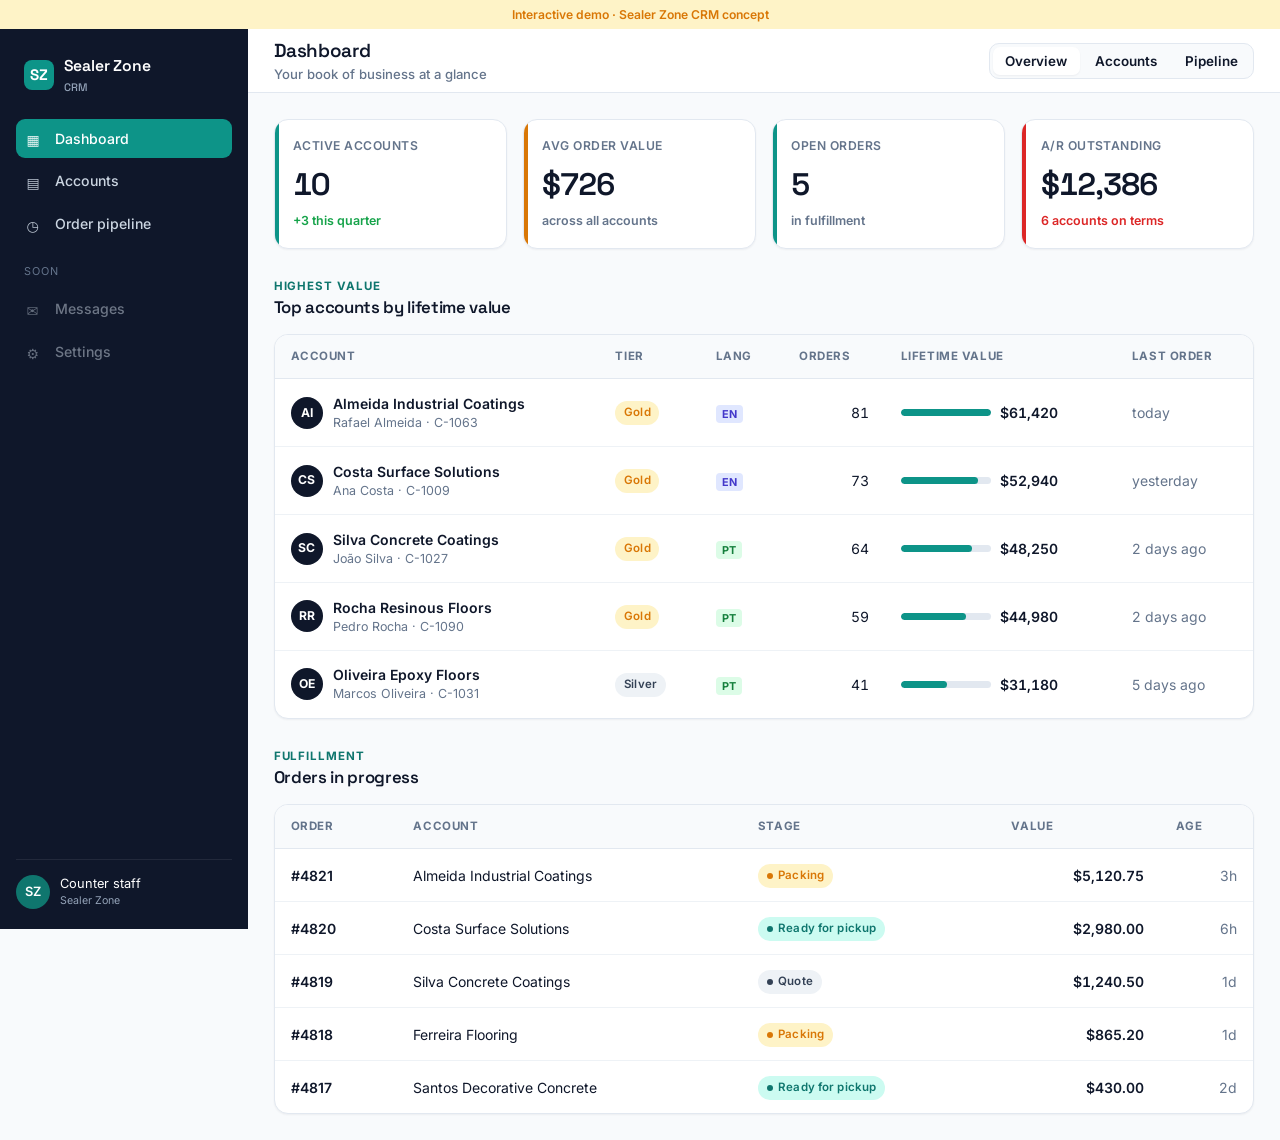
==== crm/index.html @ 0d04a17b "Add files via upload" ====
<!DOCTYPE html>
<html lang="en">
<head>
<meta charset="UTF-8">
<meta name="viewport" content="width=device-width, initial-scale=1">
<title>Sealer Zone — CRM</title>
<link rel="preconnect" href="https://fonts.googleapis.com">
<link rel="preconnect" href="https://fonts.gstatic.com" crossorigin>
<link href="https://fonts.googleapis.com/css2?family=Space+Grotesk:wght@500;600;700&family=Inter:wght@400;500;600;700&display=swap" rel="stylesheet">
<link rel="stylesheet" href="../assets/brand.css">
<style>
  .demo-flag { background: var(--amber-soft); color: var(--amber); text-align: center; font-size: .76rem; font-weight: 600; padding: .35rem; }

  /* pipeline board */
  .board { display: grid; grid-template-columns: repeat(4, 1fr); gap: 1rem; }
  .col { background: var(--surface); border: 1px solid var(--line); border-radius: var(--radius); padding: .8rem; min-height: 160px; }
  .col h4 { font-family: var(--font-body); font-size: .8rem; text-transform: uppercase; letter-spacing: .05em; color: var(--slate-500);
    display: flex; align-items: center; justify-content: space-between; margin-bottom: .7rem; }
  .col h4 .n { background: #fff; border: 1px solid var(--line); border-radius: 999px; padding: 0 .5rem; font-size: .72rem; color: var(--slate-700); }
  .col[data-stage="ready"] h4 { color: var(--teal-dark); }
  .ocard { background: #fff; border: 1px solid var(--line); border-radius: var(--radius-sm); padding: .75rem .8rem; margin-bottom: .6rem;
    box-shadow: var(--shadow-sm); cursor: grab; transition: box-shadow .14s, transform .1s, border-color .14s; }
  .ocard:hover { box-shadow: var(--shadow); border-color: #DCE3EA; transform: translateY(-1px); }
  .ocard .oid { font-family: var(--font-display); font-weight: 600; font-size: .9rem; }
  .ocard .oco { font-size: .78rem; color: var(--slate-600); margin: .15rem 0; }
  .ocard .om { display: flex; align-items: center; justify-content: space-between; margin-top: .5rem; }
  .ocard .ot { font-family: var(--font-display); font-weight: 600; font-size: .88rem; }
  .ocard .age { font-size: .7rem; color: var(--slate-400); }
  .ocard.dragging { opacity: .4; }
  .col.over { border-color: var(--teal); background: var(--teal-soft); }

  .seg { display: inline-flex; background: var(--surface); border: 1px solid var(--line); border-radius: 10px; padding: 3px; gap: 2px; }
  .seg button { border: none; background: transparent; padding: .4rem .8rem; border-radius: 7px; font-size: .84rem; font-weight: 600; color: var(--slate-600); }
  .seg button.on { background: #fff; color: var(--ink); box-shadow: var(--shadow-sm); }

  .lang-flag { font-size: .68rem; font-weight: 700; padding: .12rem .4rem; border-radius: 4px; }
  .lang-PT { background: #DCFCE7; color: #15803D; } .lang-EN { background: #E0E7FF; color: #4338CA; }
  .avatar { width: 32px; height: 32px; border-radius: 50%; background: var(--ink); color: #fff; display: grid; place-items: center; font-size: .76rem; font-weight: 700; flex: none; }
  .cust-cell { display: flex; align-items: center; gap: .65rem; }
  .hide { display: none; }
  .search { display: flex; align-items: center; gap: .5rem; border: 1px solid var(--line); border-radius: 9px; padding: .5rem .8rem; background: #fff; width: 280px; }
  .search input { border: none; outline: none; font-size: .88rem; width: 100%; font-family: inherit; }
  .ltvbar { width: 90px; }
</style>
</head>
<body>
<div class="demo-flag">Interactive demo · Sealer Zone CRM concept</div>
<div class="shell">
  <!-- SIDEBAR -->
  <aside class="sidebar">
    <div class="brand">
      <div class="mark">SZ</div>
      <div class="name">Sealer Zone<small>CRM</small></div>
    </div>
    <a class="nav-item active" data-view="dash"><span class="ico">▦</span> Dashboard</a>
    <a class="nav-item" data-view="accounts"><span class="ico">▤</span> Accounts</a>
    <a class="nav-item" data-view="pipeline"><span class="ico">◷</span> Order pipeline</a>
    <div class="nav-label">Soon</div>
    <a class="nav-item" style="opacity:.5"><span class="ico">✉</span> Messages</a>
    <a class="nav-item" style="opacity:.5"><span class="ico">⚙</span> Settings</a>
    <div class="spacer"></div>
    <div class="who">
      <div class="av">SZ</div>
      <div class="meta">Counter staff<small>Sealer Zone</small></div>
    </div>
  </aside>

  <!-- MAIN -->
  <div class="main">
    <div class="topbar">
      <div>
        <h1 id="viewTitle">Dashboard</h1>
        <div class="sub" id="viewSub">Your book of business at a glance</div>
      </div>
      <div class="seg" id="quickViews">
        <button data-view="dash" class="on">Overview</button>
        <button data-view="accounts">Accounts</button>
        <button data-view="pipeline">Pipeline</button>
      </div>
    </div>

    <div class="content">
      <!-- DASHBOARD -->
      <section id="view-dash">
        <div class="stat-grid">
          <div class="stat"><div class="accent-bar"></div><div class="label">Active accounts</div><div class="value tnum" id="kAcc">—</div><div class="trend" style="color:var(--green)">+3 this quarter</div></div>
          <div class="stat"><div class="accent-bar" style="background:var(--amber)"></div><div class="label">Avg order value</div><div class="value tnum" id="kAov">—</div><div class="trend muted">across all accounts</div></div>
          <div class="stat"><div class="accent-bar"></div><div class="label">Open orders</div><div class="value tnum" id="kOpen">—</div><div class="trend muted" id="kOpenSub">in fulfillment</div></div>
          <div class="stat"><div class="accent-bar" style="background:var(--red)"></div><div class="label">A/R outstanding</div><div class="value tnum" id="kAr">—</div><div class="trend" style="color:var(--red)" id="kArSub">on terms</div></div>
        </div>

        <div class="sec-head"><div><div class="eyebrow">Highest value</div><h2>Top accounts by lifetime value</h2></div></div>
        <div class="table-wrap">
          <table class="data">
            <thead><tr><th>Account</th><th>Tier</th><th>Lang</th><th class="t-right">Orders</th><th>Lifetime value</th><th>Last order</th></tr></thead>
            <tbody id="topAccounts"></tbody>
          </table>
        </div>

        <div class="sec-head"><div><div class="eyebrow">Fulfillment</div><h2>Orders in progress</h2></div></div>
        <div class="table-wrap">
          <table class="data">
            <thead><tr><th>Order</th><th>Account</th><th>Stage</th><th class="t-right">Value</th><th class="t-right">Age</th></tr></thead>
            <tbody id="openOrders"></tbody>
          </table>
        </div>
      </section>

      <!-- ACCOUNTS -->
      <section id="view-accounts" class="hide">
        <div class="row between center" style="margin-bottom:1rem">
          <div class="search">
            <span class="muted">⌕</span>
            <input id="acctSearch" placeholder="Search company or contact…">
          </div>
          <div class="muted" style="font-size:.85rem" id="acctCount"></div>
        </div>
        <div class="table-wrap">
          <table class="data">
            <thead><tr><th>Account</th><th>Tier</th><th>Lang</th><th>Tax</th><th class="t-right">Orders</th><th>Lifetime value</th><th class="t-right">Balance</th><th>Last order</th></tr></thead>
            <tbody id="acctRows"></tbody>
          </table>
        </div>
      </section>

      <!-- PIPELINE -->
      <section id="view-pipeline" class="hide">
        <div class="row between center" style="margin-bottom:1rem">
          <div class="muted" style="font-size:.85rem">Drag an order card between stages to update fulfillment.</div>
        </div>
        <div class="board" id="board"></div>
      </section>
    </div>
  </div>
</div>

<script src="data.js"></script>
<script>
(function(){
  "use strict";
  const money = n => "$" + n.toLocaleString("en-US",{minimumFractionDigits:0,maximumFractionDigits:0});
  const money2 = n => "$" + n.toLocaleString("en-US",{minimumFractionDigits:2,maximumFractionDigits:2});
  const initials = s => s.split(/\s|—/).filter(Boolean).slice(0,2).map(w=>w[0]).join("").toUpperCase();
  const custById = id => CUSTOMERS.find(c=>c.id===id);
  const stageLabel = id => (STAGES.find(s=>s.id===id)||{}).label || id;
  const stageBadge = id => id==="ready" ? "badge-teal" : id==="done" ? "badge-green" : id==="packing" ? "badge-amber" : "badge-slate";

  /* ----- dashboard KPIs ----- */
  function kpis(){
    document.getElementById("kAcc").textContent = CUSTOMERS.length;
    const aov = Math.round(CUSTOMERS.reduce((a,c)=>a+c.ltv,0) / CUSTOMERS.reduce((a,c)=>a+c.orders,0));
    document.getElementById("kAov").textContent = money(aov);
    const open = ORDERS.filter(o=>o.stage!=="done");
    document.getElementById("kOpen").textContent = open.length;
    const ar = CUSTOMERS.reduce((a,c)=>a+c.balance,0);
    document.getElementById("kAr").textContent = money(ar);
    const arCount = CUSTOMERS.filter(c=>c.balance>0).length;
    document.getElementById("kArSub").textContent = arCount + " accounts on terms";
  }

  function tierBadge(t){ return `<span class="badge ${TIER_BADGE[t]}">${t}</span>`; }
  function langFlag(l){ return `<span class="lang-flag lang-${l}">${l}</span>`; }

  /* ----- dashboard tables ----- */
  function topAccounts(){
    const rows = [...CUSTOMERS].sort((a,b)=>b.ltv-a.ltv).slice(0,5);
    const max = rows[0].ltv;
    document.getElementById("topAccounts").innerHTML = rows.map(c=>`
      <tr>
        <td><div class="cust-cell"><div class="avatar">${initials(c.company)}</div>
          <div><div class="strong">${c.company}</div><div class="muted" style="font-size:.78rem">${c.contact} · ${c.id}</div></div></div></td>
        <td>${tierBadge(c.tier)}</td>
        <td>${langFlag(c.lang)}</td>
        <td class="t-right tnum">${c.orders}</td>
        <td><div class="row center" style="gap:.6rem">
          <div class="mini-bar ltvbar"><span style="width:${Math.round(c.ltv/max*100)}%;background:var(--teal)"></span></div>
          <span class="strong tnum">${money(c.ltv)}</span></div></td>
        <td class="muted">${c.last}</td>
      </tr>`).join("");
  }
  function openOrders(){
    document.getElementById("openOrders").innerHTML = ORDERS.filter(o=>o.stage!=="done").map(o=>`
      <tr>
        <td class="strong">${o.id}</td>
        <td>${o.company}</td>
        <td><span class="badge ${stageBadge(o.stage)}"><span class="dot"></span>${stageLabel(o.stage)}</span></td>
        <td class="t-right tnum strong">${money2(o.total)}</td>
        <td class="t-right muted">${o.age}</td>
      </tr>`).join("");
  }

  /* ----- accounts ----- */
  function renderAccounts(filter=""){
    const f = filter.toLowerCase();
    const rows = CUSTOMERS.filter(c=> (c.company+c.contact).toLowerCase().includes(f));
    document.getElementById("acctCount").textContent = rows.length + " accounts";
    const max = Math.max(...CUSTOMERS.map(c=>c.ltv));
    document.getElementById("acctRows").innerHTML = rows.map(c=>`
      <tr>
        <td><div class="cust-cell"><div class="avatar">${initials(c.company)}</div>
          <div><div class="strong">${c.company}</div><div class="muted" style="font-size:.78rem">${c.contact} · ${c.phone}</div></div></div></td>
        <td>${tierBadge(c.tier)}</td>
        <td>${langFlag(c.lang)}</td>
        <td>${c.taxExempt?'<span class="badge badge-slate">Exempt</span>':'<span class="muted">—</span>'}</td>
        <td class="t-right tnum">${c.orders}</td>
        <td><div class="row center" style="gap:.6rem"><div class="mini-bar ltvbar"><span style="width:${Math.round(c.ltv/max*100)}%;background:var(--teal)"></span></div><span class="strong tnum">${money(c.ltv)}</span></div></td>
        <td class="t-right tnum ${c.balance>0?'':'muted'}" ${c.balance>0?'style=color:var(--red);font-weight:600':''}>${c.balance>0?money2(c.balance):'—'}</td>
        <td class="muted">${c.last}</td>
      </tr>`).join("");
  }
  document.getElementById("acctSearch").addEventListener("input", e=>renderAccounts(e.target.value));

  /* ----- pipeline board (drag & drop) ----- */
  let dragId = null;
  function renderBoard(){
    const board = document.getElementById("board");
    board.innerHTML = STAGES.map(s=>{
      const cards = ORDERS.filter(o=>o.stage===s.id);
      return `<div class="col" data-stage="${s.id}">
        <h4>${s.label} <span class="n">${cards.length}</span></h4>
        ${cards.map(o=>`
          <div class="ocard" draggable="true" data-id="${o.id}">
            <div class="oid">${o.id}</div>
            <div class="oco">${o.company}</div>
            <div class="om"><span class="ot tnum">${money2(o.total)}</span><span class="age">${o.items} items · ${o.age}</span></div>
          </div>`).join("")}
      </div>`;
    }).join("");

    board.querySelectorAll(".ocard").forEach(card=>{
      card.addEventListener("dragstart", ()=>{ dragId = card.dataset.id; card.classList.add("dragging"); });
      card.addEventListener("dragend", ()=>{ card.classList.remove("dragging"); });
    });
    board.querySelectorAll(".col").forEach(col=>{
      col.addEventListener("dragover", e=>{ e.preventDefault(); col.classList.add("over"); });
      col.addEventListener("dragleave", ()=> col.classList.remove("over"));
      col.addEventListener("drop", e=>{
        e.preventDefault(); col.classList.remove("over");
        const o = ORDERS.find(x=>x.id===dragId);
        if(o){ o.stage = col.dataset.stage; renderBoard(); kpis(); openOrders(); }
      });
    });
  }

  /* ----- view switching ----- */
  const titles = {
    dash:["Dashboard","Your book of business at a glance"],
    accounts:["Accounts","Every B2B account, pricing tier, and balance"],
    pipeline:["Order pipeline","Track each order from quote to pickup"]
  };
  function setView(v){
    ["dash","accounts","pipeline"].forEach(x=>{
      document.getElementById("view-"+x).classList.toggle("hide", x!==v);
    });
    document.querySelectorAll('.nav-item[data-view]').forEach(n=>n.classList.toggle("active", n.dataset.view===v));
    document.querySelectorAll('#quickViews button').forEach(n=>n.classList.toggle("on", n.dataset.view===v));
    document.getElementById("viewTitle").textContent = titles[v][0];
    document.getElementById("viewSub").textContent = titles[v][1];
    if(v==="accounts") renderAccounts(document.getElementById("acctSearch").value);
    if(v==="pipeline") renderBoard();
  }
  document.querySelectorAll('[data-view]').forEach(el=>el.addEventListener("click", ()=>setView(el.dataset.view)));

  /* init */
  kpis(); topAccounts(); openOrders();
})();
</script>
</body>
</html>
---- assets/brand.css ----
/* ============================================================
   SEALER ZONE — shared brand & design system
   Used by the storefront, CRM, and inventory demos.
   Palette continues the proposal docs (slate + teal), with
   industrial "safety signage" accents for status (amber/red/green).
   ============================================================ */

:root {
  /* ink + neutrals */
  --ink:        #0F172A;
  --slate-800:  #1E293B;
  --slate-700:  #334155;
  --slate-500:  #64748B;
  --slate-400:  #94A3B8;
  --line:       #E2E8F0;
  --line-soft:  #EEF2F6;
  --surface:    #F8FAFC;
  --white:      #FFFFFF;

  /* brand */
  --teal:       #0D9488;
  --teal-dark:  #0F766E;
  --teal-soft:  #CCFBF1;

  /* industrial status signage */
  --amber:      #D97706;
  --amber-soft: #FEF3C7;
  --red:        #DC2626;
  --red-soft:   #FEE2E2;
  --green:      #16A34A;
  --green-soft: #DCFCE7;

  --radius:     14px;
  --radius-sm:  9px;
  --radius-xs:  6px;
  --shadow-sm:  0 1px 2px rgba(15,23,42,.05);
  --shadow:     0 1px 2px rgba(15,23,42,.04), 0 10px 30px -14px rgba(15,23,42,.18);
  --shadow-lg:  0 24px 60px -20px rgba(15,23,42,.28);

  --font-display: 'Space Grotesk', ui-sans-serif, system-ui, -apple-system, 'Segoe UI', sans-serif;
  --font-body:    'Inter', ui-sans-serif, system-ui, -apple-system, 'Segoe UI', sans-serif;
}

* { box-sizing: border-box; }
html { -webkit-text-size-adjust: 100%; }
body {
  margin: 0;
  font-family: var(--font-body);
  color: var(--ink);
  background: var(--surface);
  line-height: 1.5;
  -webkit-font-smoothing: antialiased;
  text-rendering: optimizeLegibility;
}
h1,h2,h3,h4 { font-family: var(--font-display); font-weight: 600; letter-spacing: -0.02em; margin: 0; }
a { color: inherit; text-decoration: none; }
button { font-family: inherit; cursor: pointer; }
img { max-width: 100%; display: block; }

/* numeric / mono-ish tabular figures for data */
.tnum { font-variant-numeric: tabular-nums; font-feature-settings: "tnum"; }

/* ---------- buttons ---------- */
.btn {
  display: inline-flex; align-items: center; justify-content: center; gap: .5rem;
  border: 1px solid transparent; border-radius: var(--radius-sm);
  padding: .62rem 1.05rem; font-size: .9rem; font-weight: 600;
  transition: transform .08s ease, background .15s ease, border-color .15s ease, box-shadow .15s ease;
  white-space: nowrap;
}
.btn:active { transform: translateY(1px); }
.btn-primary { background: var(--teal); color: #fff; }
.btn-primary:hover { background: var(--teal-dark); }
.btn-dark { background: var(--ink); color: #fff; }
.btn-dark:hover { background: var(--slate-800); }
.btn-ghost { background: var(--white); color: var(--ink); border-color: var(--line); }
.btn-ghost:hover { border-color: var(--slate-400); }
.btn-sm { padding: .42rem .72rem; font-size: .82rem; border-radius: var(--radius-xs); }
.btn:focus-visible { outline: 2px solid var(--teal); outline-offset: 2px; }

/* ---------- badges / pills ---------- */
.badge {
  display: inline-flex; align-items: center; gap: .35rem;
  font-size: .72rem; font-weight: 600; letter-spacing: .01em;
  padding: .2rem .55rem; border-radius: 999px; white-space: nowrap;
}
.badge .dot { width: 6px; height: 6px; border-radius: 50%; background: currentColor; }
.badge-teal  { background: var(--teal-soft);  color: var(--teal-dark); }
.badge-amber { background: var(--amber-soft); color: var(--amber); }
.badge-red   { background: var(--red-soft);   color: var(--red); }
.badge-green { background: var(--green-soft); color: var(--green); }
.badge-slate { background: #EEF2F6;           color: var(--slate-700); }

/* ---------- cards ---------- */
.card {
  background: var(--white); border: 1px solid var(--line);
  border-radius: var(--radius); box-shadow: var(--shadow-sm);
}

/* ---------- generic app shell (CRM + Inventory) ---------- */
.shell { display: grid; grid-template-columns: 248px 1fr; min-height: 100vh; }
.sidebar {
  background: var(--ink); color: #CBD5E1; padding: 1.25rem 1rem;
  display: flex; flex-direction: column; gap: .25rem; position: sticky; top: 0; height: 100vh;
}
.sidebar .brand { display: flex; align-items: center; gap: .6rem; padding: .35rem .5rem 1.25rem; }
.sidebar .brand .mark {
  width: 30px; height: 30px; border-radius: 8px; background: var(--teal);
  display: grid; place-items: center; color: #fff; font-family: var(--font-display);
  font-weight: 700; font-size: .95rem;
}
.sidebar .brand .name { font-family: var(--font-display); font-weight: 600; color: #fff; font-size: .98rem; letter-spacing: -.01em; }
.sidebar .brand .name small { display: block; color: var(--slate-400); font-weight: 500; font-size: .68rem; letter-spacing: .04em; text-transform: uppercase; }
.nav-label { font-size: .68rem; text-transform: uppercase; letter-spacing: .08em; color: #64748B; padding: 1rem .5rem .4rem; }
.nav-item {
  display: flex; align-items: center; gap: .65rem; padding: .55rem .65rem; border-radius: 9px;
  color: #CBD5E1; font-size: .88rem; font-weight: 500; transition: background .14s ease, color .14s ease;
}
.nav-item:hover { background: rgba(255,255,255,.06); color: #fff; }
.nav-item.active { background: var(--teal); color: #fff; }
.nav-item .ico { width: 18px; height: 18px; flex: none; opacity: .9; }
.sidebar .spacer { flex: 1; }
.sidebar .who { border-top: 1px solid rgba(255,255,255,.08); padding-top: .9rem; margin-top: .5rem; display: flex; gap: .6rem; align-items: center; }
.sidebar .who .av { width: 34px; height: 34px; border-radius: 50%; background: var(--teal-dark); display: grid; place-items: center; color: #fff; font-weight: 600; font-size: .8rem; }
.sidebar .who .meta { font-size: .8rem; color: #fff; } .sidebar .who .meta small { display: block; color: var(--slate-400); }

.main { min-width: 0; }
.topbar {
  height: 64px; background: var(--white); border-bottom: 1px solid var(--line);
  display: flex; align-items: center; justify-content: space-between; padding: 0 1.6rem; position: sticky; top: 0; z-index: 5;
}
.topbar h1 { font-size: 1.18rem; }
.topbar .sub { color: var(--slate-500); font-size: .82rem; font-weight: 500; }
.content { padding: 1.6rem; max-width: 1280px; }

/* ---------- stat tiles ---------- */
.stat-grid { display: grid; grid-template-columns: repeat(4, 1fr); gap: 1rem; }
.stat {
  background: var(--white); border: 1px solid var(--line); border-radius: var(--radius);
  padding: 1.05rem 1.15rem; box-shadow: var(--shadow-sm); position: relative; overflow: hidden;
}
.stat .label { font-size: .76rem; color: var(--slate-500); font-weight: 600; text-transform: uppercase; letter-spacing: .04em; }
.stat .value { font-family: var(--font-display); font-size: 1.95rem; font-weight: 600; margin-top: .35rem; letter-spacing: -.03em; }
.stat .trend { font-size: .78rem; font-weight: 600; margin-top: .3rem; }
.stat .accent-bar { position: absolute; left: 0; top: 0; bottom: 0; width: 4px; background: var(--teal); }

/* ---------- tables ---------- */
.table-wrap { background: var(--white); border: 1px solid var(--line); border-radius: var(--radius); overflow: hidden; box-shadow: var(--shadow-sm); }
table.data { width: 100%; border-collapse: collapse; font-size: .875rem; }
table.data thead th {
  text-align: left; font-size: .72rem; text-transform: uppercase; letter-spacing: .05em;
  color: var(--slate-500); font-weight: 700; padding: .8rem 1rem; background: var(--surface); border-bottom: 1px solid var(--line);
}
table.data tbody td { padding: .85rem 1rem; border-bottom: 1px solid var(--line-soft); vertical-align: middle; }
table.data tbody tr:last-child td { border-bottom: none; }
table.data tbody tr { transition: background .12s ease; }
table.data tbody tr:hover { background: #FAFCFE; }
.t-right { text-align: right; }
.muted { color: var(--slate-500); }
.strong { font-weight: 600; }

/* ---------- section heading ---------- */
.sec-head { display: flex; align-items: baseline; justify-content: space-between; margin: 1.8rem 0 .9rem; }
.sec-head h2 { font-size: 1.05rem; }
.sec-head .eyebrow { font-size: .72rem; text-transform: uppercase; letter-spacing: .08em; color: var(--teal-dark); font-weight: 700; }

/* ---------- utility ---------- */
.row { display: flex; gap: 1rem; }
.between { justify-content: space-between; }
.center { align-items: center; }
.wrap { flex-wrap: wrap; }
.mini-bar { height: 7px; border-radius: 999px; background: var(--line); overflow: hidden; }
.mini-bar > span { display: block; height: 100%; border-radius: 999px; }

@media (max-width: 880px) {
  .shell { grid-template-columns: 1fr; }
  .sidebar { position: static; height: auto; flex-direction: row; flex-wrap: wrap; align-items: center; }
  .sidebar .spacer, .sidebar .who, .nav-label { display: none; }
  .stat-grid { grid-template-columns: repeat(2, 1fr); }
}
@media (prefers-reduced-motion: reduce) { * { transition: none !important; animation: none !important; } }
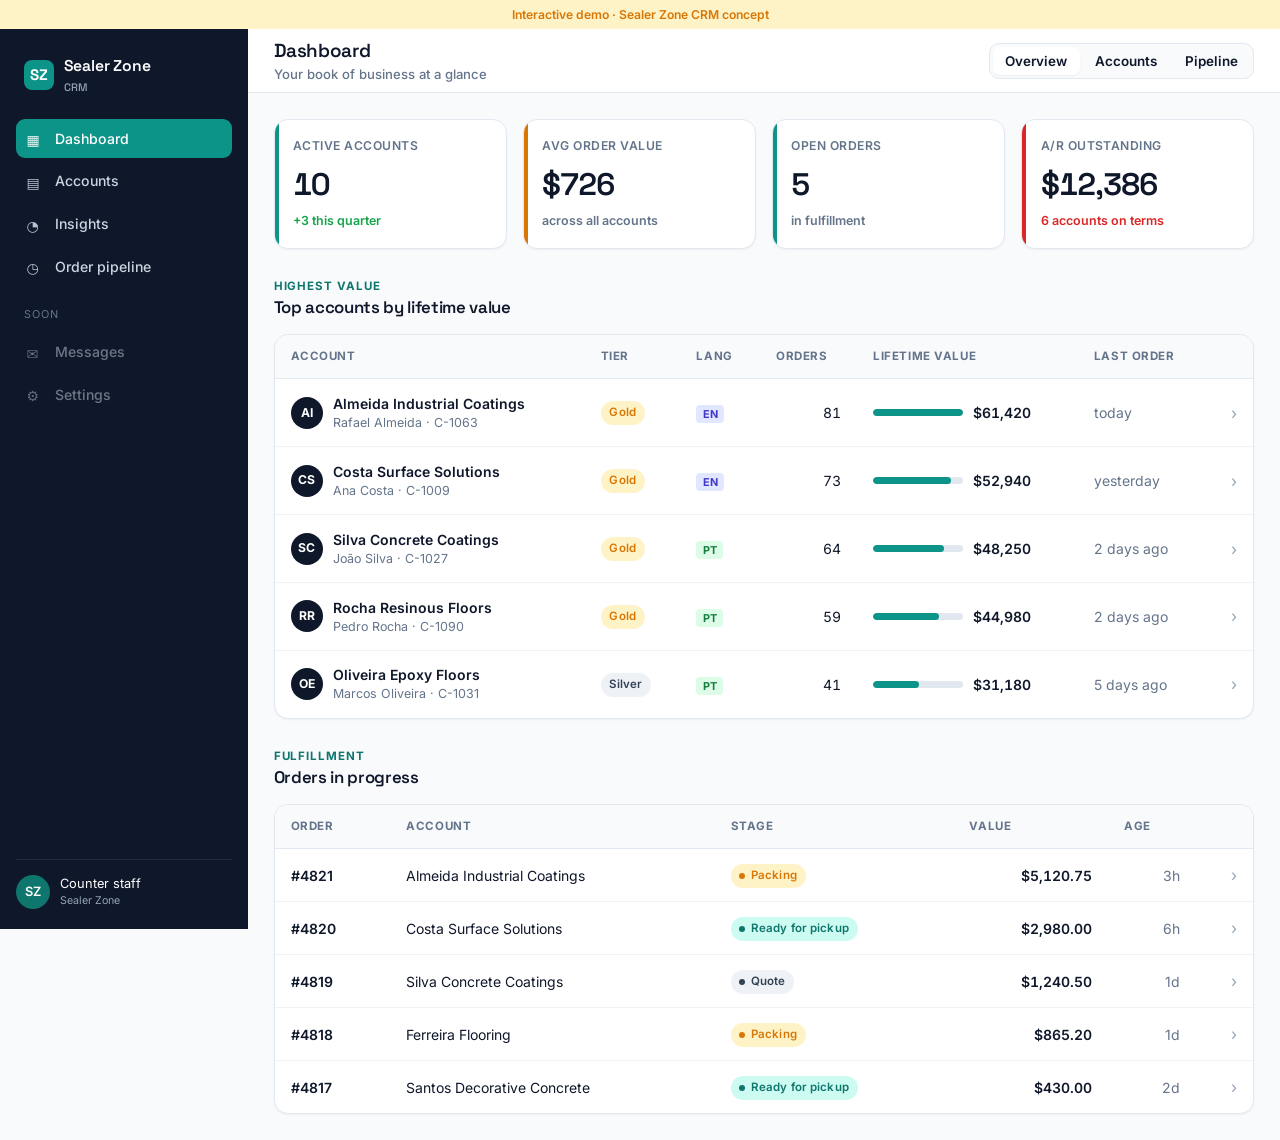
==== commit eac6b082: "Add files via upload" ====
--- a/crm/index.html
+++ b/crm/index.html
@@ -10,16 +10,12 @@
 <link rel="stylesheet" href="../assets/brand.css">
 <style>
   .demo-flag { background: var(--amber-soft); color: var(--amber); text-align: center; font-size: .76rem; font-weight: 600; padding: .35rem; }
-
-  /* pipeline board */
   .board { display: grid; grid-template-columns: repeat(4, 1fr); gap: 1rem; }
   .col { background: var(--surface); border: 1px solid var(--line); border-radius: var(--radius); padding: .8rem; min-height: 160px; }
-  .col h4 { font-family: var(--font-body); font-size: .8rem; text-transform: uppercase; letter-spacing: .05em; color: var(--slate-500);
-    display: flex; align-items: center; justify-content: space-between; margin-bottom: .7rem; }
+  .col h4 { font-family: var(--font-body); font-size: .8rem; text-transform: uppercase; letter-spacing: .05em; color: var(--slate-500); display: flex; align-items: center; justify-content: space-between; margin-bottom: .7rem; }
   .col h4 .n { background: #fff; border: 1px solid var(--line); border-radius: 999px; padding: 0 .5rem; font-size: .72rem; color: var(--slate-700); }
   .col[data-stage="ready"] h4 { color: var(--teal-dark); }
-  .ocard { background: #fff; border: 1px solid var(--line); border-radius: var(--radius-sm); padding: .75rem .8rem; margin-bottom: .6rem;
-    box-shadow: var(--shadow-sm); cursor: grab; transition: box-shadow .14s, transform .1s, border-color .14s; }
+  .ocard { background: #fff; border: 1px solid var(--line); border-radius: var(--radius-sm); padding: .75rem .8rem; margin-bottom: .6rem; box-shadow: var(--shadow-sm); cursor: grab; transition: box-shadow .14s, transform .1s, border-color .14s; }
   .ocard:hover { box-shadow: var(--shadow); border-color: #DCE3EA; transform: translateY(-1px); }
   .ocard .oid { font-family: var(--font-display); font-weight: 600; font-size: .9rem; }
   .ocard .oco { font-size: .78rem; color: var(--slate-600); margin: .15rem 0; }
@@ -27,18 +23,18 @@
   .ocard .ot { font-family: var(--font-display); font-weight: 600; font-size: .88rem; }
   .ocard .age { font-size: .7rem; color: var(--slate-400); }
   .ocard.dragging { opacity: .4; }
+  .ocard .open { font-size: .68rem; color: var(--teal-dark); font-weight: 600; margin-top: .4rem; }
   .col.over { border-color: var(--teal); background: var(--teal-soft); }
-
   .seg { display: inline-flex; background: var(--surface); border: 1px solid var(--line); border-radius: 10px; padding: 3px; gap: 2px; }
   .seg button { border: none; background: transparent; padding: .4rem .8rem; border-radius: 7px; font-size: .84rem; font-weight: 600; color: var(--slate-600); }
   .seg button.on { background: #fff; color: var(--ink); box-shadow: var(--shadow-sm); }
-
   .lang-flag { font-size: .68rem; font-weight: 700; padding: .12rem .4rem; border-radius: 4px; }
   .lang-PT { background: #DCFCE7; color: #15803D; } .lang-EN { background: #E0E7FF; color: #4338CA; }
   .avatar { width: 32px; height: 32px; border-radius: 50%; background: var(--ink); color: #fff; display: grid; place-items: center; font-size: .76rem; font-weight: 700; flex: none; }
+  .avatar.lg { width: 56px; height: 56px; font-size: 1.1rem; }
   .cust-cell { display: flex; align-items: center; gap: .65rem; }
   .hide { display: none; }
-  .search { display: flex; align-items: center; gap: .5rem; border: 1px solid var(--line); border-radius: 9px; padding: .5rem .8rem; background: #fff; width: 280px; }
+  .search { display: flex; align-items: center; gap: .5rem; border: 1px solid var(--line); border-radius: 9px; padding: .5rem .8rem; background: #fff; width: 260px; }
   .search input { border: none; outline: none; font-size: .88rem; width: 100%; font-family: inherit; }
   .ltvbar { width: 90px; }
 </style>
@@ -46,90 +42,75 @@
 <body>
 <div class="demo-flag">Interactive demo · Sealer Zone CRM concept</div>
 <div class="shell">
-  <!-- SIDEBAR -->
   <aside class="sidebar">
-    <div class="brand">
-      <div class="mark">SZ</div>
-      <div class="name">Sealer Zone<small>CRM</small></div>
-    </div>
+    <div class="brand"><div class="mark">SZ</div><div class="name">Sealer Zone<small>CRM</small></div></div>
     <a class="nav-item active" data-view="dash"><span class="ico">▦</span> Dashboard</a>
     <a class="nav-item" data-view="accounts"><span class="ico">▤</span> Accounts</a>
+    <a class="nav-item" data-view="insights"><span class="ico">◔</span> Insights</a>
     <a class="nav-item" data-view="pipeline"><span class="ico">◷</span> Order pipeline</a>
     <div class="nav-label">Soon</div>
     <a class="nav-item" style="opacity:.5"><span class="ico">✉</span> Messages</a>
     <a class="nav-item" style="opacity:.5"><span class="ico">⚙</span> Settings</a>
     <div class="spacer"></div>
-    <div class="who">
-      <div class="av">SZ</div>
-      <div class="meta">Counter staff<small>Sealer Zone</small></div>
-    </div>
+    <div class="who"><div class="av">SZ</div><div class="meta">Counter staff<small>Sealer Zone</small></div></div>
   </aside>
 
-  <!-- MAIN -->
   <div class="main">
     <div class="topbar">
-      <div>
-        <h1 id="viewTitle">Dashboard</h1>
-        <div class="sub" id="viewSub">Your book of business at a glance</div>
-      </div>
+      <div><h1 id="viewTitle">Dashboard</h1><div class="sub" id="viewSub">Your book of business at a glance</div></div>
       <div class="seg" id="quickViews">
         <button data-view="dash" class="on">Overview</button>
         <button data-view="accounts">Accounts</button>
         <button data-view="pipeline">Pipeline</button>
       </div>
     </div>
-
     <div class="content">
       <!-- DASHBOARD -->
       <section id="view-dash">
         <div class="stat-grid">
           <div class="stat"><div class="accent-bar"></div><div class="label">Active accounts</div><div class="value tnum" id="kAcc">—</div><div class="trend" style="color:var(--green)">+3 this quarter</div></div>
           <div class="stat"><div class="accent-bar" style="background:var(--amber)"></div><div class="label">Avg order value</div><div class="value tnum" id="kAov">—</div><div class="trend muted">across all accounts</div></div>
-          <div class="stat"><div class="accent-bar"></div><div class="label">Open orders</div><div class="value tnum" id="kOpen">—</div><div class="trend muted" id="kOpenSub">in fulfillment</div></div>
+          <div class="stat"><div class="accent-bar"></div><div class="label">Open orders</div><div class="value tnum" id="kOpen">—</div><div class="trend muted">in fulfillment</div></div>
           <div class="stat"><div class="accent-bar" style="background:var(--red)"></div><div class="label">A/R outstanding</div><div class="value tnum" id="kAr">—</div><div class="trend" style="color:var(--red)" id="kArSub">on terms</div></div>
         </div>
-
         <div class="sec-head"><div><div class="eyebrow">Highest value</div><h2>Top accounts by lifetime value</h2></div></div>
-        <div class="table-wrap">
-          <table class="data">
-            <thead><tr><th>Account</th><th>Tier</th><th>Lang</th><th class="t-right">Orders</th><th>Lifetime value</th><th>Last order</th></tr></thead>
-            <tbody id="topAccounts"></tbody>
-          </table>
-        </div>
-
+        <div class="table-wrap"><table class="data wide">
+          <thead><tr><th>Account</th><th>Tier</th><th>Lang</th><th class="t-right">Orders</th><th>Lifetime value</th><th>Last order</th><th></th></tr></thead>
+          <tbody id="topAccounts"></tbody></table></div>
         <div class="sec-head"><div><div class="eyebrow">Fulfillment</div><h2>Orders in progress</h2></div></div>
-        <div class="table-wrap">
-          <table class="data">
-            <thead><tr><th>Order</th><th>Account</th><th>Stage</th><th class="t-right">Value</th><th class="t-right">Age</th></tr></thead>
-            <tbody id="openOrders"></tbody>
-          </table>
-        </div>
+        <div class="table-wrap"><table class="data wide">
+          <thead><tr><th>Order</th><th>Account</th><th>Stage</th><th class="t-right">Value</th><th class="t-right">Age</th><th></th></tr></thead>
+          <tbody id="openOrders"></tbody></table></div>
       </section>
 
       <!-- ACCOUNTS -->
       <section id="view-accounts" class="hide">
-        <div class="row between center" style="margin-bottom:1rem">
-          <div class="search">
-            <span class="muted">⌕</span>
-            <input id="acctSearch" placeholder="Search company or contact…">
-          </div>
-          <div class="muted" style="font-size:.85rem" id="acctCount"></div>
-        </div>
-        <div class="table-wrap">
-          <table class="data">
-            <thead><tr><th>Account</th><th>Tier</th><th>Lang</th><th>Tax</th><th class="t-right">Orders</th><th>Lifetime value</th><th class="t-right">Balance</th><th>Last order</th></tr></thead>
-            <tbody id="acctRows"></tbody>
-          </table>
-        </div>
+        <div class="filterbar">
+          <div class="search"><span class="muted">⌕</span><input id="acctSearch" placeholder="Search company or contact…"></div>
+          <span class="selectish">Tier <select id="fTier"><option value="">All</option><option>Gold</option><option>Silver</option><option>Bronze</option></select></span>
+          <span class="selectish">Language <select id="fLang"><option value="">All</option><option value="PT">Portuguese</option><option value="EN">English</option></select></span>
+          <span class="selectish">Balance <select id="fBal"><option value="">All</option><option value="owing">Has balance</option><option value="clear">Paid up</option></select></span>
+          <span class="muted" style="font-size:.85rem;margin-left:auto" id="acctCount"></span>
+        </div>
+        <div class="table-wrap"><table class="data wide">
+          <thead><tr><th>Account</th><th>Tier</th><th>Lang</th><th>Tax</th><th class="t-right">Orders</th><th>Lifetime value</th><th class="t-right">Balance</th><th>Last order</th><th></th></tr></thead>
+          <tbody id="acctRows"></tbody></table></div>
       </section>
 
       <!-- PIPELINE -->
       <section id="view-pipeline" class="hide">
-        <div class="row between center" style="margin-bottom:1rem">
-          <div class="muted" style="font-size:.85rem">Drag an order card between stages to update fulfillment.</div>
-        </div>
+        <div class="muted" style="font-size:.85rem;margin-bottom:1rem">Drag a card between stages to update fulfillment, or click it to open the order.</div>
         <div class="board" id="board"></div>
       </section>
+
+      <!-- INSIGHTS -->
+      <section id="view-insights" class="hide"></section>
+
+      <!-- ACCOUNT DETAIL -->
+      <section id="view-account-detail" class="hide"></section>
+
+      <!-- ORDER DETAIL -->
+      <section id="view-order-detail" class="hide"></section>
     </div>
   </div>
 </div>
@@ -142,127 +123,266 @@
   const money2 = n => "$" + n.toLocaleString("en-US",{minimumFractionDigits:2,maximumFractionDigits:2});
   const initials = s => s.split(/\s|—/).filter(Boolean).slice(0,2).map(w=>w[0]).join("").toUpperCase();
   const custById = id => CUSTOMERS.find(c=>c.id===id);
+  const orderById = id => ORDERS.find(o=>o.id===id);
   const stageLabel = id => (STAGES.find(s=>s.id===id)||{}).label || id;
-  const stageBadge = id => id==="ready" ? "badge-teal" : id==="done" ? "badge-green" : id==="packing" ? "badge-amber" : "badge-slate";
-
-  /* ----- dashboard KPIs ----- */
+  const stageBadge = id => id==="ready"?"badge-teal":id==="done"?"badge-green":id==="packing"?"badge-amber":"badge-slate";
+  const tierBadge = t => `<span class="badge ${TIER_BADGE[t]}">${t}</span>`;
+  const langFlag = l => `<span class="lang-flag lang-${l}">${l}</span>`;
+  const $ = id => document.getElementById(id);
+
+  /* ---------- KPIs ---------- */
   function kpis(){
-    document.getElementById("kAcc").textContent = CUSTOMERS.length;
-    const aov = Math.round(CUSTOMERS.reduce((a,c)=>a+c.ltv,0) / CUSTOMERS.reduce((a,c)=>a+c.orders,0));
-    document.getElementById("kAov").textContent = money(aov);
-    const open = ORDERS.filter(o=>o.stage!=="done");
-    document.getElementById("kOpen").textContent = open.length;
-    const ar = CUSTOMERS.reduce((a,c)=>a+c.balance,0);
-    document.getElementById("kAr").textContent = money(ar);
-    const arCount = CUSTOMERS.filter(c=>c.balance>0).length;
-    document.getElementById("kArSub").textContent = arCount + " accounts on terms";
-  }
-
-  function tierBadge(t){ return `<span class="badge ${TIER_BADGE[t]}">${t}</span>`; }
-  function langFlag(l){ return `<span class="lang-flag lang-${l}">${l}</span>`; }
-
-  /* ----- dashboard tables ----- */
+    $("kAcc").textContent = CUSTOMERS.length;
+    const aov = Math.round(CUSTOMERS.reduce((a,c)=>a+c.ltv,0)/CUSTOMERS.reduce((a,c)=>a+c.orders,0));
+    $("kAov").textContent = money(aov);
+    $("kOpen").textContent = ORDERS.filter(o=>o.stage!=="done").length;
+    $("kAr").textContent = money(CUSTOMERS.reduce((a,c)=>a+c.balance,0));
+    $("kArSub").textContent = CUSTOMERS.filter(c=>c.balance>0).length + " accounts on terms";
+  }
+
+  /* ---------- dashboard tables ---------- */
   function topAccounts(){
-    const rows = [...CUSTOMERS].sort((a,b)=>b.ltv-a.ltv).slice(0,5);
-    const max = rows[0].ltv;
-    document.getElementById("topAccounts").innerHTML = rows.map(c=>`
-      <tr>
-        <td><div class="cust-cell"><div class="avatar">${initials(c.company)}</div>
-          <div><div class="strong">${c.company}</div><div class="muted" style="font-size:.78rem">${c.contact} · ${c.id}</div></div></div></td>
-        <td>${tierBadge(c.tier)}</td>
-        <td>${langFlag(c.lang)}</td>
-        <td class="t-right tnum">${c.orders}</td>
-        <td><div class="row center" style="gap:.6rem">
-          <div class="mini-bar ltvbar"><span style="width:${Math.round(c.ltv/max*100)}%;background:var(--teal)"></span></div>
-          <span class="strong tnum">${money(c.ltv)}</span></div></td>
-        <td class="muted">${c.last}</td>
-      </tr>`).join("");
+    const rows=[...CUSTOMERS].sort((a,b)=>b.ltv-a.ltv).slice(0,5); const max=rows[0].ltv;
+    $("topAccounts").innerHTML = rows.map(c=>`
+      <tr class="clickable" data-acct="${c.id}">
+        <td><div class="cust-cell"><div class="avatar">${initials(c.company)}</div><div><div class="strong">${c.company}</div><div class="muted" style="font-size:.78rem">${c.contact} · ${c.id}</div></div></div></td>
+        <td>${tierBadge(c.tier)}</td><td>${langFlag(c.lang)}</td><td class="t-right tnum">${c.orders}</td>
+        <td><div class="row center" style="gap:.6rem"><div class="mini-bar ltvbar"><span style="width:${Math.round(c.ltv/max*100)}%;background:var(--teal)"></span></div><span class="strong tnum">${money(c.ltv)}</span></div></td>
+        <td class="muted">${c.last}</td><td class="t-right chevron">›</td></tr>`).join("");
   }
   function openOrders(){
-    document.getElementById("openOrders").innerHTML = ORDERS.filter(o=>o.stage!=="done").map(o=>`
-      <tr>
-        <td class="strong">${o.id}</td>
-        <td>${o.company}</td>
+    $("openOrders").innerHTML = ORDERS.filter(o=>o.stage!=="done").map(o=>`
+      <tr class="clickable" data-order="${o.id}">
+        <td class="strong">${o.id}</td><td>${o.company}</td>
         <td><span class="badge ${stageBadge(o.stage)}"><span class="dot"></span>${stageLabel(o.stage)}</span></td>
-        <td class="t-right tnum strong">${money2(o.total)}</td>
-        <td class="t-right muted">${o.age}</td>
-      </tr>`).join("");
-  }
-
-  /* ----- accounts ----- */
-  function renderAccounts(filter=""){
-    const f = filter.toLowerCase();
-    const rows = CUSTOMERS.filter(c=> (c.company+c.contact).toLowerCase().includes(f));
-    document.getElementById("acctCount").textContent = rows.length + " accounts";
-    const max = Math.max(...CUSTOMERS.map(c=>c.ltv));
-    document.getElementById("acctRows").innerHTML = rows.map(c=>`
-      <tr>
-        <td><div class="cust-cell"><div class="avatar">${initials(c.company)}</div>
-          <div><div class="strong">${c.company}</div><div class="muted" style="font-size:.78rem">${c.contact} · ${c.phone}</div></div></div></td>
-        <td>${tierBadge(c.tier)}</td>
-        <td>${langFlag(c.lang)}</td>
+        <td class="t-right tnum strong">${money2(o.total)}</td><td class="t-right muted">${o.age}</td><td class="t-right chevron">›</td></tr>`).join("");
+  }
+
+  /* ---------- accounts (filterable) ---------- */
+  function renderAccounts(){
+    const q=$("acctSearch").value.toLowerCase(), tier=$("fTier").value, lang=$("fLang").value, bal=$("fBal").value;
+    let rows=CUSTOMERS.filter(c=>(c.company+c.contact).toLowerCase().includes(q));
+    if(tier) rows=rows.filter(c=>c.tier===tier);
+    if(lang) rows=rows.filter(c=>c.lang===lang);
+    if(bal==="owing") rows=rows.filter(c=>c.balance>0); if(bal==="clear") rows=rows.filter(c=>c.balance===0);
+    $("acctCount").textContent = rows.length+" accounts";
+    const max=Math.max(...CUSTOMERS.map(c=>c.ltv));
+    $("acctRows").innerHTML = rows.map(c=>`
+      <tr class="clickable" data-acct="${c.id}">
+        <td><div class="cust-cell"><div class="avatar">${initials(c.company)}</div><div><div class="strong">${c.company}</div><div class="muted" style="font-size:.78rem">${c.contact} · ${c.phone}</div></div></div></td>
+        <td>${tierBadge(c.tier)}</td><td>${langFlag(c.lang)}</td>
         <td>${c.taxExempt?'<span class="badge badge-slate">Exempt</span>':'<span class="muted">—</span>'}</td>
         <td class="t-right tnum">${c.orders}</td>
         <td><div class="row center" style="gap:.6rem"><div class="mini-bar ltvbar"><span style="width:${Math.round(c.ltv/max*100)}%;background:var(--teal)"></span></div><span class="strong tnum">${money(c.ltv)}</span></div></td>
         <td class="t-right tnum ${c.balance>0?'':'muted'}" ${c.balance>0?'style=color:var(--red);font-weight:600':''}>${c.balance>0?money2(c.balance):'—'}</td>
-        <td class="muted">${c.last}</td>
-      </tr>`).join("");
-  }
-  document.getElementById("acctSearch").addEventListener("input", e=>renderAccounts(e.target.value));
-
-  /* ----- pipeline board (drag & drop) ----- */
-  let dragId = null;
+        <td class="muted">${c.last}</td><td class="t-right chevron">›</td></tr>`).join("");
+  }
+  ["acctSearch","fTier","fLang","fBal"].forEach(id=>$(id).addEventListener("input",renderAccounts));
+
+  /* ---------- account detail ---------- */
+  function sparkline(arr){
+    const max=Math.max(...arr); return `<div class="spark">${arr.map((v,i)=>`<span class="${i===arr.length-1?'hi':''}" style="height:${Math.max(6,v/max*100)}%"></span>`).join("")}</div>`;
+  }
+  function openAccount(id){
+    const c=custById(id); if(!c) return;
+    const hist=(HISTORY[id]||[]);
+    const histRows = hist.length ? hist.map(h=>`<tr class="clickable" data-order="${h[0]}"><td class="strong">${h[0]}</td><td class="muted">${h[1]}</td><td class="t-right tnum strong">${money2(h[2])}</td><td class="t-right chevron">›</td></tr>`).join("")
+      : `<tr><td colspan="4" class="muted" style="text-align:center;padding:1.4rem">No recent orders on file.</td></tr>`;
+    const notes = c.notes.length ? c.notes.map(n=>`<div class="note">${n.t}<div class="meta">${n.w} · ${n.d}</div></div>`).join("") : `<div class="muted" style="font-size:.85rem">No notes yet.</div>`;
+    $("view-account-detail").innerHTML = `
+      <button class="backlink" data-view="accounts">← Back to accounts</button>
+      <div class="detail-head">
+        <div class="row center" style="gap:1rem"><div class="avatar lg">${initials(c.company)}</div>
+          <div><div class="detail-title">${c.company}</div><div class="detail-sub">${c.contact} · ${c.phone} · ${c.email}</div>
+            <div style="margin-top:.5rem;display:flex;gap:.4rem">${tierBadge(c.tier)} ${langFlag(c.lang)} ${c.taxExempt?'<span class="badge badge-slate">Tax exempt</span>':''} <span class="badge badge-slate">Since ${c.since}</span></div></div></div>
+        ${c.balance>0?`<div style="text-align:right"><div class="muted" style="font-size:.76rem">Outstanding balance</div><div style="font-family:var(--font-display);font-weight:600;font-size:1.4rem;color:var(--red)">${money2(c.balance)}</div></div>`:''}
+      </div>
+      <div class="stat-grid" style="margin-bottom:1.6rem">
+        <div class="stat"><div class="accent-bar"></div><div class="label">Lifetime value</div><div class="value tnum">${money(c.ltv)}</div></div>
+        <div class="stat"><div class="accent-bar" style="background:var(--amber)"></div><div class="label">Total orders</div><div class="value tnum">${c.orders}</div></div>
+        <div class="stat"><div class="accent-bar"></div><div class="label">Avg order value</div><div class="value tnum">${money(c.aov)}</div></div>
+        <div class="stat"><div class="accent-bar" style="background:var(--green)"></div><div class="label">Last order</div><div class="value" style="font-size:1.2rem;margin-top:.6rem">${c.last}</div></div>
+      </div>
+      <div class="row" style="gap:1.4rem;align-items:flex-start;flex-wrap:wrap">
+        <div style="flex:1.4;min-width:320px">
+          <div class="sec-head"><div><div class="eyebrow">History</div><h2>Recent orders</h2></div></div>
+          <div class="table-wrap"><table class="data"><tbody>${histRows}</tbody></table></div>
+        </div>
+        <div style="flex:1;min-width:260px">
+          <div class="sec-head"><div><div class="eyebrow">Trend</div><h2>Monthly spend</h2></div></div>
+          <div class="card" style="padding:1.1rem 1.2rem">${sparkline(c.spend)}<div class="muted" style="font-size:.75rem;margin-top:.6rem">Last 12 months (in $1,000s)</div></div>
+          <div class="sec-head"><div><div class="eyebrow">Account</div><h2>Notes</h2></div></div>
+          <div id="noteList">${notes}</div>
+          <div class="row" style="gap:.5rem;margin-top:.7rem"><input class="inp" id="noteInput" placeholder="Add a note…"><button class="btn btn-primary btn-sm" id="addNote">Add</button></div>
+        </div>
+      </div>`;
+    $("addNote").onclick=()=>{ const v=$("noteInput").value.trim(); if(!v) return; c.notes.unshift({t:v,w:"You",d:"Just now"}); openAccount(id); };
+    bindRows();
+    show("account-detail","Account","Customer profile and history");
+  }
+
+  /* ---------- order detail ---------- */
+  function openOrder(id){
+    const o=orderById(id); if(!o){ return; }
+    const c=custById(o.cust);
+    const idx=STAGES.findIndex(s=>s.id===o.stage);
+    const timeline=STAGES.map((s,i)=>{
+      const cls=i<idx?"done":i===idx?"current":"";
+      const when=i<idx?"Completed":i===idx?"In progress":"Pending";
+      return `<div class="tl-step ${cls}"><div class="tl-t">${s.label}</div><div class="tl-d">${when}</div></div>`;
+    }).join("");
+    const lines=o.lines.map(l=>`<tr><td class="strong">${l[0]}</td><td class="t-right tnum">${l[1]}</td><td class="t-right tnum">${money2(l[2])}</td><td class="t-right tnum strong">${money2(l[1]*l[2])}</td></tr>`).join("");
+    const canAdvance=o.stage!=="done";
+    $("view-order-detail").innerHTML=`
+      <button class="backlink" data-back-order>← Back</button>
+      <div class="detail-head">
+        <div><div class="detail-title">Order ${o.id}</div><div class="detail-sub">${o.company} · placed ${o.placed}</div></div>
+        <div style="text-align:right"><span class="badge ${stageBadge(o.stage)}" style="font-size:.8rem"><span class="dot"></span>${stageLabel(o.stage)}</span>
+          <div style="font-family:var(--font-display);font-weight:600;font-size:1.5rem;margin-top:.4rem">${money2(o.total)}</div></div>
+      </div>
+      <div class="row" style="gap:1.4rem;align-items:flex-start;flex-wrap:wrap">
+        <div style="flex:1.5;min-width:340px">
+          <div class="sec-head"><div><div class="eyebrow">Items</div><h2>${o.items} line items</h2></div></div>
+          <div class="table-wrap"><table class="data">
+            <thead><tr><th>Product</th><th class="t-right">Qty</th><th class="t-right">Unit</th><th class="t-right">Total</th></tr></thead>
+            <tbody>${lines}</tbody></table></div>
+          <div class="row between" style="margin-top:1rem;padding:0 1rem"><span class="muted">Order total</span><span class="strong tnum" style="font-size:1.1rem">${money2(o.total)}</span></div>
+        </div>
+        <div style="flex:1;min-width:240px">
+          <div class="sec-head"><div><div class="eyebrow">Fulfillment</div><h2>Status</h2></div></div>
+          <div class="card" style="padding:1.3rem 1.3rem 1rem"><div class="timeline">${timeline}</div></div>
+          <div class="card" style="padding:1rem 1.2rem;margin-top:1rem">
+            <div class="row center" style="gap:.65rem"><div class="avatar">${initials(c.company)}</div><div><div class="strong" style="font-size:.9rem">${c.company}</div><div class="muted" style="font-size:.76rem">${tierBadge(c.tier).replace(/<[^>]+>/g,'')} · ${c.phone}</div></div></div>
+            <button class="btn btn-ghost btn-sm" style="width:100%;margin-top:.8rem" data-acct="${c.id}">View account →</button>
+          </div>
+          ${canAdvance?`<button class="btn btn-primary" style="width:100%;margin-top:1rem" id="advance">Advance to ${stageLabel(STAGES[idx+1].id)} →</button>`:`<div class="badge badge-green" style="margin-top:1rem;justify-content:center;width:100%;padding:.5rem">✓ Completed</div>`}
+        </div>
+      </div>`;
+    if(canAdvance) $("advance").onclick=()=>{ o.stage=STAGES[idx+1].id; openOrder(id); kpis(); openOrders(); };
+    bindRows();
+    show("order-detail","Order "+o.id,o.company);
+  }
+
+  /* ---------- pipeline ---------- */
+  let dragId=null;
   function renderBoard(){
-    const board = document.getElementById("board");
-    board.innerHTML = STAGES.map(s=>{
-      const cards = ORDERS.filter(o=>o.stage===s.id);
-      return `<div class="col" data-stage="${s.id}">
-        <h4>${s.label} <span class="n">${cards.length}</span></h4>
-        ${cards.map(o=>`
-          <div class="ocard" draggable="true" data-id="${o.id}">
-            <div class="oid">${o.id}</div>
-            <div class="oco">${o.company}</div>
-            <div class="om"><span class="ot tnum">${money2(o.total)}</span><span class="age">${o.items} items · ${o.age}</span></div>
-          </div>`).join("")}
-      </div>`;
+    const board=$("board");
+    board.innerHTML=STAGES.map(s=>{
+      const cards=ORDERS.filter(o=>o.stage===s.id);
+      return `<div class="col" data-stage="${s.id}"><h4>${s.label} <span class="n">${cards.length}</span></h4>
+        ${cards.map(o=>`<div class="ocard" draggable="true" data-id="${o.id}"><div class="oid">${o.id}</div><div class="oco">${o.company}</div><div class="om"><span class="ot tnum">${money2(o.total)}</span><span class="age">${o.items} items · ${o.age}</span></div><div class="open">Open order ›</div></div>`).join("")}</div>`;
     }).join("");
-
     board.querySelectorAll(".ocard").forEach(card=>{
-      card.addEventListener("dragstart", ()=>{ dragId = card.dataset.id; card.classList.add("dragging"); });
-      card.addEventListener("dragend", ()=>{ card.classList.remove("dragging"); });
+      card.addEventListener("dragstart",()=>{dragId=card.dataset.id;card.classList.add("dragging");});
+      card.addEventListener("dragend",()=>card.classList.remove("dragging"));
+      card.addEventListener("click",e=>{ if(!card.classList.contains("dragging")) openOrder(card.dataset.id); });
     });
     board.querySelectorAll(".col").forEach(col=>{
-      col.addEventListener("dragover", e=>{ e.preventDefault(); col.classList.add("over"); });
-      col.addEventListener("dragleave", ()=> col.classList.remove("over"));
-      col.addEventListener("drop", e=>{
-        e.preventDefault(); col.classList.remove("over");
-        const o = ORDERS.find(x=>x.id===dragId);
-        if(o){ o.stage = col.dataset.stage; renderBoard(); kpis(); openOrders(); }
-      });
+      col.addEventListener("dragover",e=>{e.preventDefault();col.classList.add("over");});
+      col.addEventListener("dragleave",()=>col.classList.remove("over"));
+      col.addEventListener("drop",e=>{e.preventDefault();col.classList.remove("over");const o=orderById(dragId);if(o){o.stage=col.dataset.stage;renderBoard();kpis();openOrders();}});
     });
   }
 
-  /* ----- view switching ----- */
-  const titles = {
-    dash:["Dashboard","Your book of business at a glance"],
-    accounts:["Accounts","Every B2B account, pricing tier, and balance"],
-    pipeline:["Order pipeline","Track each order from quote to pickup"]
-  };
-  function setView(v){
-    ["dash","accounts","pipeline"].forEach(x=>{
-      document.getElementById("view-"+x).classList.toggle("hide", x!==v);
-    });
-    document.querySelectorAll('.nav-item[data-view]').forEach(n=>n.classList.toggle("active", n.dataset.view===v));
-    document.querySelectorAll('#quickViews button').forEach(n=>n.classList.toggle("on", n.dataset.view===v));
-    document.getElementById("viewTitle").textContent = titles[v][0];
-    document.getElementById("viewSub").textContent = titles[v][1];
-    if(v==="accounts") renderAccounts(document.getElementById("acctSearch").value);
+  /* ---------- insights / analytics ---------- */
+  const avg=a=>a.reduce((x,y)=>x+y,0)/a.length;
+  function recencyDays(c){ const s=c.last; if(s==="today")return 0; if(s==="yesterday")return 1; const m=/(\d+)\s*(day|week|month)/.exec(s); if(!m)return 40; const n=+m[1]; return m[2]==="day"?n:m[2]==="week"?n*7:n*30; }
+  function trendPct(c){ const a=avg(c.spend.slice(9)),b=avg(c.spend.slice(6,9)); return b?(a-b)/b:0; }
+  function segmentOf(c,thr){ if(c.since>="2024"&&c.orders<20)return"New"; if(recencyDays(c)>20||trendPct(c)<-0.10)return"At-risk"; if(c.ltv>=thr&&recencyDays(c)<=3)return"Champion"; return"Loyal"; }
+
+  function renderInsights(){
+    const total=CUSTOMERS.reduce((a,c)=>a+c.ltv,0);
+    const ltvs=[...CUSTOMERS.map(c=>c.ltv)].sort((a,b)=>b-a);
+    const thr=ltvs[Math.floor(ltvs.length*0.3)];
+    const segs={Champion:[],Loyal:[],"At-risk":[],New:[]};
+    CUSTOMERS.forEach(c=>segs[segmentOf(c,thr)].push(c));
+    const meta={Champion:["badge-green","Champions","High value · recently active"],Loyal:["badge-teal","Loyal","Steady, reliable accounts"],"At-risk":["badge-amber","At-risk","Slowing down or overdue"],New:["badge-slate","New","Recently onboarded"]};
+    const segCards=Object.keys(meta).map(k=>{ const arr=segs[k],rev=arr.reduce((a,c)=>a+c.ltv,0),[bc,label,desc]=meta[k];
+      return `<div class="card" style="padding:1.1rem 1.2rem"><div class="row between center"><span class="badge ${bc}">${label}</span><span style="font-size:1.5rem;font-family:var(--font-display);font-weight:600">${arr.length}</span></div>
+        <div class="muted" style="font-size:.76rem;margin:.35rem 0 .7rem">${desc}</div>
+        <div class="mini-bar" style="margin-bottom:.45rem"><span style="width:${Math.round(rev/total*100)}%;background:var(--teal)"></span></div>
+        <div style="font-size:.76rem;color:var(--slate-600)">${money(rev)} · ${Math.round(rev/total*100)}% of revenue</div>
+        <div style="font-size:.73rem;color:var(--slate-400);margin-top:.45rem;line-height:1.4">${arr.slice(0,2).map(c=>c.company).join(", ")||"—"}${arr.length>2?" +"+(arr.length-2)+" more":""}</div></div>`;
+    }).join("");
+    const sorted=[...CUSTOMERS].sort((a,b)=>b.ltv-a.ltv);
+    const top3=sorted.slice(0,3).reduce((a,c)=>a+c.ltv,0), top3pct=Math.round(top3/total*100);
+    const pt=CUSTOMERS.filter(c=>c.lang==="PT"),en=CUSTOMERS.filter(c=>c.lang==="EN");
+    const ptRev=pt.reduce((a,c)=>a+c.ltv,0),ptPct=Math.round(ptRev/total*100);
+    const tiers=["Gold","Silver","Bronze"].map(t=>{const arr=CUSTOMERS.filter(c=>c.tier===t);return[t,arr.length,arr.reduce((a,c)=>a+c.ltv,0)];});
+    const tmax=Math.max(...tiers.map(t=>t[2]));
+    const atRisk=segs["At-risk"];
+    const riskRows=atRisk.length?atRisk.map(c=>{const tr=trendPct(c),rec=recencyDays(c);const reason=rec>20?`Last order ${c.last}`:`Spend down ${Math.abs(Math.round(tr*100))}%`;
+      return `<tr class="clickable" data-acct="${c.id}"><td><div class="cust-cell"><div class="avatar">${initials(c.company)}</div><div><div class="strong">${c.company}</div><div class="muted" style="font-size:.76rem">${c.contact} · ${tierBadge(c.tier).replace(/<[^>]+>/g,'')}</div></div></div></td><td><span class="badge badge-amber">${reason}</span></td><td class="muted">${c.last}</td><td class="t-right tnum strong">${money(c.ltv)}</td><td class="t-right chevron">›</td></tr>`;
+    }).join(""):`<tr><td colspan="5" class="muted" style="text-align:center;padding:1.4rem">No at-risk accounts right now.</td></tr>`;
+
+    $("view-insights").innerHTML=`
+      <div class="sec-head"><div><div class="eyebrow">Customer base</div><h2>Value segments</h2></div><span class="muted" style="font-size:.82rem">${CUSTOMERS.length} accounts · ${money(total)} lifetime value</span></div>
+      <div class="stat-grid">${segCards}</div>
+
+      <div class="row" style="gap:1.4rem;align-items:stretch;flex-wrap:wrap;margin-top:1.6rem">
+        <div style="flex:1.3;min-width:300px" class="card">
+          <div style="padding:1.2rem 1.3rem"><div class="eyebrow">Revenue concentration</div><h2 style="font-size:1.05rem;margin:.2rem 0 1rem">Where the money comes from</h2>
+            <div style="display:flex;height:34px;border-radius:8px;overflow:hidden;border:1px solid var(--line)">
+              <div style="width:${top3pct}%;background:var(--teal);display:grid;place-items:center;color:#fff;font-size:.78rem;font-weight:700">${top3pct}%</div>
+              <div style="flex:1;background:var(--surface);display:grid;place-items:center;color:var(--slate-500);font-size:.78rem;font-weight:600">${100-top3pct}%</div>
+            </div>
+            <div class="row between" style="margin-top:.5rem;font-size:.76rem;color:var(--slate-500)"><span>Top 3 accounts</span><span>Other ${CUSTOMERS.length-3}</span></div>
+            <p style="font-size:.85rem;color:var(--slate-700);margin-top:.9rem;line-height:1.5">Your top 3 accounts — ${sorted.slice(0,3).map(c=>c.company.split(" ")[0]).join(", ")} — drive <b>${top3pct}%</b> of lifetime revenue. Losing one would sting; worth protecting with proactive service.</p>
+          </div>
+        </div>
+        <div style="flex:1;min-width:260px" class="card">
+          <div style="padding:1.2rem 1.3rem"><div class="eyebrow">Language mix</div><h2 style="font-size:1.05rem;margin:.2rem 0 1rem">Who you serve</h2>
+            <div style="display:flex;height:34px;border-radius:8px;overflow:hidden;border:1px solid var(--line)">
+              <div style="width:${ptPct}%;background:#16A34A;display:grid;place-items:center;color:#fff;font-size:.78rem;font-weight:700">PT ${ptPct}%</div>
+              <div style="flex:1;background:#E0E7FF;display:grid;place-items:center;color:#4338CA;font-size:.78rem;font-weight:700">EN ${100-ptPct}%</div>
+            </div>
+            <div class="row between" style="margin-top:.5rem;font-size:.76rem;color:var(--slate-500)"><span>${pt.length} Portuguese accounts</span><span>${en.length} English</span></div>
+            <p style="font-size:.85rem;color:var(--slate-700);margin-top:.9rem;line-height:1.5"><b>${ptPct}%</b> of revenue comes from Portuguese-speaking contractors — the bilingual storefront and PT quoting aren't a nice-to-have, they're core.</p>
+          </div>
+        </div>
+      </div>
+
+      <div class="row" style="gap:1.4rem;align-items:flex-start;flex-wrap:wrap;margin-top:1.6rem">
+        <div style="flex:1;min-width:280px">
+          <div class="sec-head"><div><div class="eyebrow">By tier</div><h2>Revenue by pricing tier</h2></div></div>
+          <div class="card" style="padding:1.2rem 1.3rem">${tiers.map(([t,ct,rev])=>`<div style="margin-bottom:.9rem"><div class="row between" style="font-size:.82rem;margin-bottom:.3rem"><span class="strong">${t} <span class="muted">· ${ct} accounts</span></span><span class="strong tnum">${money(rev)}</span></div><div class="mini-bar"><span style="width:${Math.round(rev/tmax*100)}%;background:${t==='Gold'?'#D97706':t==='Silver'?'#94A3B8':'#CBAE8F'}"></span></div></div>`).join("")}</div>
+        </div>
+        <div style="flex:1.3;min-width:320px">
+          <div class="sec-head"><div><div class="eyebrow" style="color:var(--amber)">Needs attention</div><h2>At-risk accounts</h2></div></div>
+          <div class="table-wrap"><table class="data"><thead><tr><th>Account</th><th>Signal</th><th>Last order</th><th class="t-right">LTV</th><th></th></tr></thead><tbody>${riskRows}</tbody></table></div>
+        </div>
+      </div>`;
+    bindRows();
+  }
+
+  /* ---------- row binding + nav ---------- */
+  function bindRows(){
+    document.querySelectorAll("[data-acct]").forEach(el=>el.onclick=e=>{e.stopPropagation();openAccount(el.dataset.acct);});
+    document.querySelectorAll("[data-order]").forEach(el=>el.onclick=e=>{e.stopPropagation();openOrder(el.dataset.order);});
+    document.querySelectorAll("[data-back-order]").forEach(el=>el.onclick=()=>show(lastList,titles[lastList][0],titles[lastList][1]));
+  }
+
+  const titles={dash:["Dashboard","Your book of business at a glance"],accounts:["Accounts","Every B2B account, pricing tier, and balance"],insights:["Insights","Customer-base analysis and segments"],pipeline:["Order pipeline","Track each order from quote to pickup"],"account-detail":["Account","Customer profile and history"],"order-detail":["Order","Order detail and fulfillment"]};
+  let lastList="dash";
+  const VIEWS=["dash","accounts","insights","pipeline","account-detail","order-detail"];
+  function show(v,title,sub){
+    VIEWS.forEach(x=>$("view-"+x).classList.toggle("hide",x!==v));
+    if(["dash","accounts","insights","pipeline"].includes(v)) lastList=v;
+    document.querySelectorAll('.nav-item[data-view]').forEach(n=>n.classList.toggle("active",n.dataset.view===v));
+    document.querySelectorAll('#quickViews button').forEach(n=>n.classList.toggle("on",n.dataset.view===v));
+    $("viewTitle").textContent=title||titles[v][0]; $("viewSub").textContent=sub||titles[v][1];
+    document.querySelector(".content").scrollTop=0; window.scrollTo(0,0);
+    if(v==="accounts") renderAccounts();
+    if(v==="insights") renderInsights();
     if(v==="pipeline") renderBoard();
-  }
-  document.querySelectorAll('[data-view]').forEach(el=>el.addEventListener("click", ()=>setView(el.dataset.view)));
+    if(v==="dash"){ topAccounts(); openOrders(); }
+    bindRows();
+  }
+  function setView(v){ show(v,titles[v][0],titles[v][1]); }
+  document.querySelectorAll('[data-view]').forEach(el=>el.addEventListener("click",()=>setView(el.dataset.view)));
 
   /* init */
-  kpis(); topAccounts(); openOrders();
+  kpis(); setView("dash");
 })();
 </script>
 </body>
--- a/assets/brand.css
+++ b/assets/brand.css
@@ -174,8 +174,117 @@
 
 @media (max-width: 880px) {
   .shell { grid-template-columns: 1fr; }
-  .sidebar { position: static; height: auto; flex-direction: row; flex-wrap: wrap; align-items: center; }
+  /* sidebar becomes a compact single-row scroller pinned to the top */
+  .sidebar { position: sticky; top: 0; z-index: 15; height: auto; flex-direction: row; flex-wrap: nowrap;
+    align-items: center; gap: .3rem; padding: .5rem .8rem; overflow-x: auto; -webkit-overflow-scrolling: touch; }
+  .sidebar::-webkit-scrollbar { display: none; }
+  .sidebar { scrollbar-width: none; }
+  .sidebar .brand { flex: none; padding: .1rem .7rem .1rem .2rem; margin: 0 .2rem 0 0; border-right: 1px solid rgba(255,255,255,.12); }
+  .sidebar .brand .name small { display: none; }
   .sidebar .spacer, .sidebar .who, .nav-label { display: none; }
-  .stat-grid { grid-template-columns: repeat(2, 1fr); }
+  .nav-item { flex: none; white-space: nowrap; padding: .45rem .7rem; font-size: .84rem; }
+  .nav-item .badge { margin-left: .3rem !important; }
+  /* the topbar's segmented control duplicates the nav on mobile — hide it */
+  .topbar .seg { display: none; }
+  .topbar { height: auto; min-height: 56px; padding: .55rem 1rem; }
+  .topbar h1 { font-size: 1.08rem; }
+  .content { padding: 1rem; }
+  /* grids stack */
+  .stat-grid { grid-template-columns: repeat(2, 1fr) !important; gap: .7rem; }
+  .stat .value { font-size: 1.6rem; }
+  .board { grid-template-columns: 1fr; }
+  .filterbar .search { width: 100%; }
+  .filterbar .selectish { flex: 1 1 auto; }
+  .barrow { grid-template-columns: 104px 1fr 34px; font-size: .78rem; gap: .5rem; }
+  .detail-title { font-size: 1.3rem; }
+  .sec-head { margin: 1.3rem 0 .8rem; }
+  /* wide data tables scroll horizontally instead of clipping */
+  .table-wrap { overflow-x: auto; -webkit-overflow-scrolling: touch; }
+  table.data.wide { min-width: 660px; }
+}
+@media (max-width: 560px) {
+  .stat-grid { grid-template-columns: 1fr !important; }
+  .spec-list { grid-template-columns: 1fr; }
 }
 @media (prefers-reduced-motion: reduce) { * { transition: none !important; animation: none !important; } }
+
+/* ============================================================
+   DEPTH COMPONENTS (detail pages, timelines, filters, tabs)
+   added for the in-depth demo views
+   ============================================================ */
+
+/* back link */
+.backlink { display: inline-flex; align-items: center; gap: .4rem; font-size: .85rem; font-weight: 600;
+  color: var(--slate-500); margin-bottom: 1rem; background: none; border: none; padding: .3rem 0; }
+.backlink:hover { color: var(--teal-dark); }
+
+/* detail header */
+.detail-head { display: flex; gap: 1.2rem; align-items: flex-start; justify-content: space-between; flex-wrap: wrap; margin-bottom: 1.2rem; }
+.detail-title { font-family: var(--font-display); font-size: 1.5rem; font-weight: 600; letter-spacing: -.02em; }
+.detail-sub { color: var(--slate-500); font-size: .88rem; margin-top: .2rem; }
+
+/* spec rows */
+.spec-list { display: grid; grid-template-columns: 1fr 1fr; gap: 0; border: 1px solid var(--line); border-radius: var(--radius); overflow: hidden; }
+.spec { display: flex; justify-content: space-between; gap: 1rem; padding: .7rem 1rem; border-bottom: 1px solid var(--line-soft); background: #fff; }
+.spec:nth-last-child(-n+2) { border-bottom: none; }
+.spec .k { color: var(--slate-500); font-size: .82rem; } .spec .v { font-weight: 600; font-size: .84rem; text-align: right; }
+@media (max-width:600px){ .spec-list { grid-template-columns: 1fr; } }
+
+/* timeline / stepper */
+.timeline { position: relative; padding-left: 1.4rem; }
+.timeline::before { content:""; position:absolute; left: 6px; top: 4px; bottom: 4px; width: 2px; background: var(--line); }
+.tl-step { position: relative; padding: 0 0 1.1rem; }
+.tl-step::before { content:""; position:absolute; left: -1.4rem; top: 2px; width: 14px; height: 14px; border-radius: 50%;
+  background: #fff; border: 2px solid var(--line); }
+.tl-step.done::before { background: var(--teal); border-color: var(--teal); }
+.tl-step.current::before { background: #fff; border-color: var(--teal); box-shadow: 0 0 0 4px var(--teal-soft); }
+.tl-step .tl-t { font-weight: 600; font-size: .9rem; }
+.tl-step .tl-d { font-size: .78rem; color: var(--slate-500); }
+
+/* horizontal stepper (checkout / flows) */
+.steps { display: flex; align-items: center; gap: .5rem; margin-bottom: 1.5rem; }
+.steps .s { display: flex; align-items: center; gap: .5rem; color: var(--slate-400); font-size: .85rem; font-weight: 600; }
+.steps .s .n { width: 24px; height: 24px; border-radius: 50%; background: var(--line); color: var(--slate-500);
+  display: grid; place-items: center; font-size: .78rem; }
+.steps .s.on { color: var(--ink); } .steps .s.on .n { background: var(--teal); color: #fff; }
+.steps .s.done .n { background: var(--teal-soft); color: var(--teal-dark); }
+.steps .bar { flex: 1; height: 2px; background: var(--line); min-width: 18px; }
+
+/* filter bar */
+.filterbar { display: flex; gap: .6rem; flex-wrap: wrap; align-items: center; margin-bottom: 1rem; }
+.selectish { display: inline-flex; align-items: center; gap: .4rem; border: 1px solid var(--line); background: #fff;
+  border-radius: 9px; padding: .45rem .7rem; font-size: .84rem; font-weight: 500; color: var(--slate-700); }
+.selectish select { border: none; background: none; font: inherit; color: inherit; outline: none; cursor: pointer; }
+
+/* tabs */
+.tabs { display: flex; gap: .3rem; border-bottom: 1px solid var(--line); margin-bottom: 1.2rem; }
+.tab { padding: .6rem .9rem; font-size: .88rem; font-weight: 600; color: var(--slate-500); border: none; background: none;
+  border-bottom: 2px solid transparent; margin-bottom: -1px; }
+.tab.on { color: var(--ink); border-bottom-color: var(--teal); }
+.tab:hover { color: var(--ink); }
+
+/* note item */
+.note { background: var(--surface); border: 1px solid var(--line); border-radius: var(--radius-sm); padding: .7rem .85rem; margin-bottom: .55rem; }
+.note .meta { font-size: .72rem; color: var(--slate-400); margin-top: .3rem; }
+
+/* modal */
+.modal-scrim { position: fixed; inset: 0; background: rgba(15,23,42,.5); display: none; place-items: center; z-index: 80; padding: 1.5rem; }
+.modal-scrim.show { display: grid; }
+.modal { background: #fff; border-radius: var(--radius); width: 520px; max-width: 100%; max-height: 88vh; overflow: auto; box-shadow: var(--shadow-lg); }
+.modal .mh { padding: 1.1rem 1.3rem; border-bottom: 1px solid var(--line); display: flex; justify-content: space-between; align-items: center; }
+.modal .mb { padding: 1.2rem 1.3rem; } .modal .mf { padding: 1rem 1.3rem; border-top: 1px solid var(--line); display: flex; gap: .6rem; justify-content: flex-end; background: var(--surface); }
+
+/* simple input */
+.inp { width: 100%; border: 1px solid var(--line); border-radius: 9px; padding: .6rem .75rem; font: inherit; font-size: .9rem; outline: none; }
+.inp:focus { border-color: var(--teal); box-shadow: 0 0 0 3px var(--teal-soft); }
+.field-label { font-size: .78rem; font-weight: 600; color: var(--slate-600); margin-bottom: .35rem; display: block; }
+
+/* sparkline bars */
+.spark { display: flex; align-items: flex-end; gap: 3px; height: 46px; }
+.spark > span { flex: 1; background: var(--teal-soft); border-radius: 2px 2px 0 0; min-height: 3px; }
+.spark > span.hi { background: var(--teal); }
+
+/* clickable row affordance */
+tr.clickable { cursor: pointer; }
+tr.clickable:hover { background: #F5FAF9 !important; }
+.chevron { color: var(--slate-400); font-size: 1rem; }
